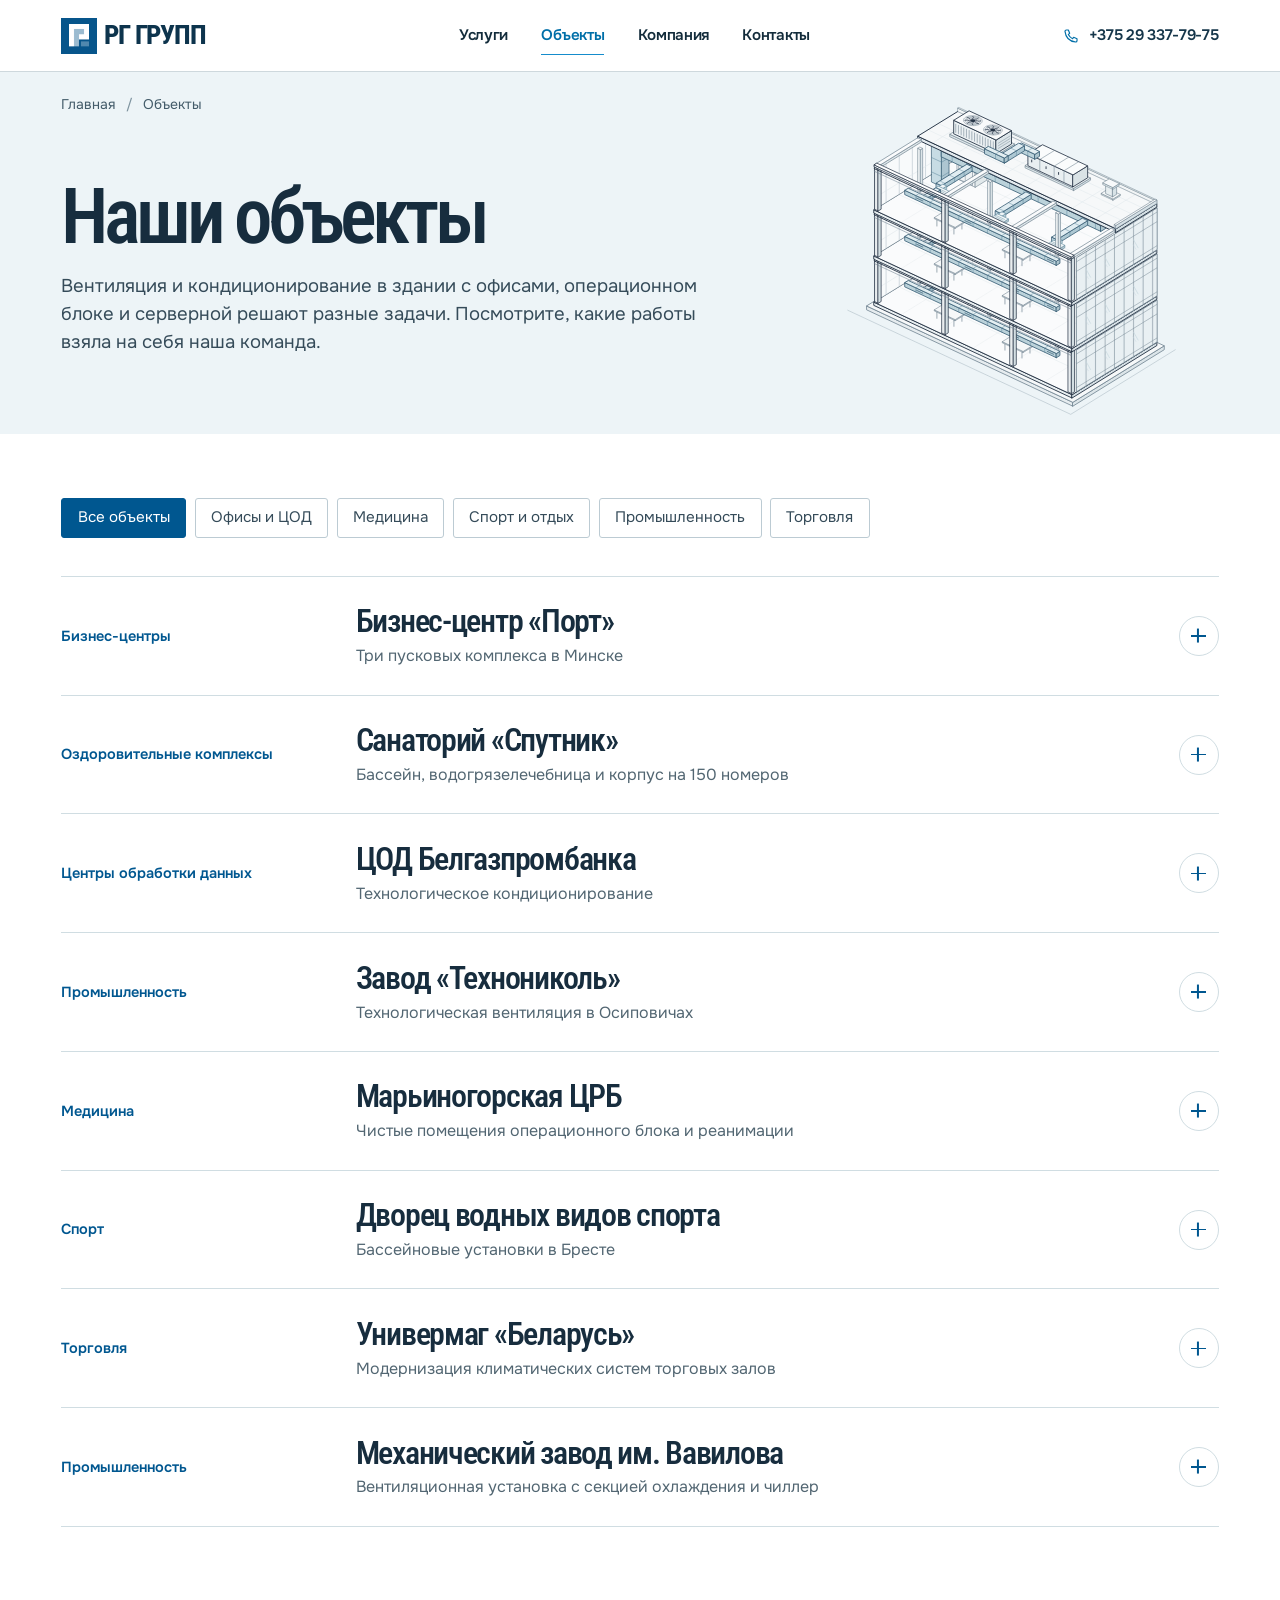
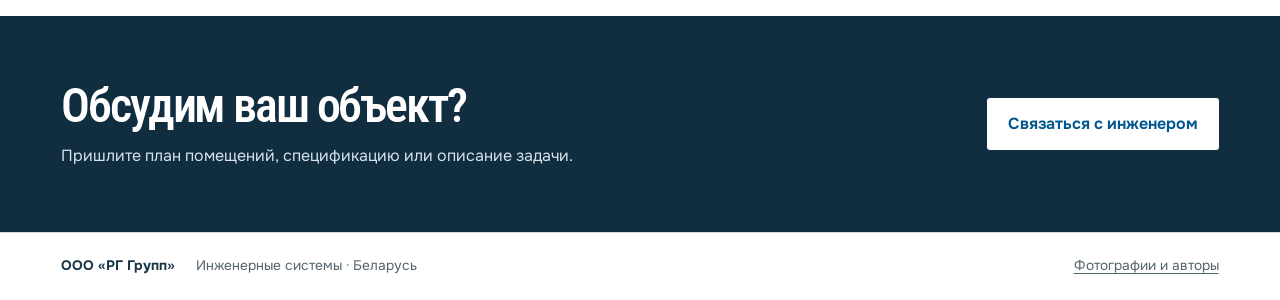
==== projects.html @ ef0fe1fe "Build the Belarusian RG Group website with engineering diagrams and project portfolio" ====
<!doctype html>
<html lang="ru">
<head>
  <meta charset="utf-8">
  <meta name="viewport" content="width=device-width, initial-scale=1">
  <title>Объекты в Беларуси — РГ Групп</title>
  <meta name="description" content="Проекты РГ Групп в Беларуси. Вентиляция, кондиционирование и пусконаладка на объектах торговли, производства, медицины и спорта.">
  <link rel="stylesheet" href="style.css">
  <link rel="stylesheet" href="pages.css">
  <script src="app.js" defer></script>
  <script src="pages.js" defer></script>
<link rel="icon" type="image/png" href="assets/favicon.png">
  <link rel="stylesheet" href="request.css">
  <script src="request.js" defer></script>
</head>
<body class="inner-page">
  <a class="skip-link" href="#main">Перейти к содержанию</a>
<header class="site-head">
  <div class="wrap head-row">
    <a class="brand" href="index.html" aria-label="РГ Групп — на главную"><span class="brand-icon"><img src="assets/brand-mark.png" alt="" width="30" height="34"></span><span class="brand-name">РГ ГРУПП</span></a>
    <nav class="site-nav" aria-label="Основная навигация" id="site-nav">
      <a href="services.html">Услуги</a><a href="projects.html" aria-current="page">Объекты</a><a href="index.html#company">Компания</a><a href="index.html#contact">Контакты</a>
    </nav>
    <a class="head-tel" href="tel:+375293377975"><svg viewBox="0 0 24 24" aria-hidden="true"><path d="M5 3h3l2 5-2 1.6a15 15 0 0 0 6.4 6.4l1.6-2 5 2v3a2 2 0 0 1-2 2C10 20 4 14 3 5a2 2 0 0 1 2-2Z"/></svg><span>+375 29 337-79-75</span></a>
    <button class="menu-toggle" type="button" aria-expanded="false" aria-controls="site-nav" aria-label="Открыть меню"><i></i><i></i></button>
  </div>
</header>

  <main id="main" class="inner-main">
    <div class="in-mast in-mast--projects">
      <div class="wrap in-mast__body">
        <nav class="in-crumb" aria-label="Хлебные крошки"><a href="index.html">Главная</a><span aria-hidden="true">/</span><span aria-current="page">Объекты</span></nav>
        <div class="in-mast__copy">
          <h1>Наши объекты</h1>
          <p>Вентиляция и кондиционирование в здании с офисами, операционном блоке и серверной решают разные задачи. Посмотрите, какие работы взяла на себя наша команда.</p>
        </div>
        <figure class="in-building"><img src="assets/building.svg" alt="Изометрическая схема здания с инженерными системами" width="520" height="320"></figure>
      </div>
    </div>
    <section class="wrap in-directory" id="project-list" aria-label="Каталог объектов">
      <div class="in-filters" aria-label="Фильтр по отрасли" role="group" hidden>
        <button type="button" data-sector="all" aria-pressed="true">Все объекты</button>
        <button type="button" data-sector="office" aria-pressed="false">Офисы и ЦОД</button>
        <button type="button" data-sector="health" aria-pressed="false">Медицина</button>
        <button type="button" data-sector="leisure" aria-pressed="false">Спорт и отдых</button>
        <button type="button" data-sector="industry" aria-pressed="false">Промышленность</button>
        <button type="button" data-sector="retail" aria-pressed="false">Торговля</button>
      </div>
      <p class="in-visually-hidden" id="filter-result" role="status"></p>
      <div class="in-project-list">
        <details class="in-project" id="port" data-project-sector="office">
          <summary><span class="in-sector">Бизнес-центры</span><span class="in-project__title"><strong>Бизнес-центр «Порт»</strong><span>Три пусковых комплекса в Минске</span></span><span class="in-expand" aria-hidden="true"></span></summary>
          <div class="in-project__detail"><p>В административном здании на улице Шафарнянской команда работала на трёх последовательных очередях строительства. Состав инженерных работ менялся от очереди к очереди.</p>
          <dl><div><dt>3-й пусковой комплекс</dt><dd>Монтаж систем вентиляции.</dd></div><div><dt>4-й и 5-й комплексы</dt><dd>Монтаж вентиляции и мультизонального кондиционирования.</dd></div><div><dt>Заказчик</dt><dd>ИЧП «А1 Девелопмент».</dd></div></dl><a class="in-text-link" href="services.html#cooling">Системы кондиционирования</a></div>
        </details>
        <details class="in-project" id="sputnik" data-project-sector="leisure">
          <summary><span class="in-sector">Оздоровительные комплексы</span><span class="in-project__title"><strong>Санаторий «Спутник»</strong><span>Бассейн, водогрязелечебница и корпус на 150 номеров</span></span><span class="in-expand" aria-hidden="true"></span></summary>
          <div class="in-project__detail"><p>В санатории работы охватывали лечебные и жилые помещения. В спальном корпусе наряду с номерами разместились концертный зал и спа-центр.</p>
          <figure class="in-case-photo"><img src="assets/sputnik-real.webp" alt="Корпус санатория «Спутник» в посёлке Нарочь" loading="lazy" decoding="async" width="880" height="480"><figcaption>Санаторий «Спутник», посёлок Нарочь. <a href="assets/photos.html">Об источнике фото</a></figcaption></figure>
          <dl><div><dt>Лечебные помещения</dt><dd>Вентиляция и кондиционирование водогрязелечебницы и бассейна.</dd></div><div><dt>Спальный корпус</dt><dd>Вентиляция и кондиционирование. В системе охлаждения применены чиллеры и фанкойлы.</dd></div></dl><a class="in-text-link" href="services.html#ventilation">Системы вентиляции</a></div>
        </details>
        <details class="in-project" id="data-center" data-project-sector="office">
          <summary><span class="in-sector">Центры обработки данных</span><span class="in-project__title"><strong>ЦОД Белгазпромбанка</strong><span>Технологическое кондиционирование</span></span><span class="in-expand" aria-hidden="true"></span></summary>
          <div class="in-project__detail"><p>Для центра обработки данных ОАО «Белгазпромбанк» РГ Групп поставила и смонтировала систему технологического кондиционирования. Обслуживание системы также вошло в состав работ компании.</p>
          <figure class="in-case-photo"><img src="assets/project-data.webp" alt="Главный офис Белгазпромбанка в Минске" loading="lazy" width="1040" height="650"><figcaption>Главный офис заказчика, Минск · <a href="assets/photos.html">Автор фото</a></figcaption></figure>
          <dl><div><dt>Назначение</dt><dd>Охлаждение помещений с вычислительным оборудованием.</dd></div><div><dt>Участие команды</dt><dd>Поставка оборудования, монтаж, техническое обслуживание.</dd></div></dl><a class="in-text-link" href="services.html#service">Техническое обслуживание</a></div>
        </details>
        <details class="in-project" id="tekhnonikol" data-project-sector="industry">
          <summary><span class="in-sector">Промышленность</span><span class="in-project__title"><strong>Завод «Технониколь»</strong><span>Технологическая вентиляция в Осиповичах</span></span><span class="in-expand" aria-hidden="true"></span></summary>
          <div class="in-project__detail"><p>На производственной площадке ИООО «Технониколь» в Осиповичах команда выполнила монтаж технологических систем вентиляции.</p>
          <dl><div><dt>Тип объекта</dt><dd>Промышленное предприятие.</dd></div><div><dt>Состав работ</dt><dd>Монтаж технологической вентиляции.</dd></div></dl><a class="in-text-link" href="services.html#installation">Монтаж оборудования</a></div>
        </details>
        <details class="in-project" id="hospital" data-project-sector="health">
          <summary><span class="in-sector">Медицина</span><span class="in-project__title"><strong>Марьиногорская ЦРБ</strong><span>Чистые помещения операционного блока и реанимации</span></span><span class="in-expand" aria-hidden="true"></span></summary>
          <div class="in-project__detail"><p>В рамках модернизации больницы РГ Групп участвовала в работах по чистым помещениям операционного блока и реанимации.</p>
          <dl><div><dt>Объект</dt><dd>Марьиногорская центральная районная больница.</dd></div><div><dt>Проект модернизации</dt><dd>Хирургическое и реанимационное отделения, операционный блок.</dd></div></dl><a class="in-text-link" href="services.html#ventilation">Системы вентиляции</a></div>
        </details>
        <details class="in-project" id="brest-pool" data-project-sector="leisure">
          <summary><span class="in-sector">Спорт</span><span class="in-project__title"><strong>Дворец водных видов спорта</strong><span>Бассейновые установки в Бресте</span></span><span class="in-expand" aria-hidden="true"></span></summary>
          <div class="in-project__detail"><p>На спортивном объекте в Бресте специалисты провели пусконаладку бассейновых установок с тепловыми насосами. Аналогичные работы команда выполняла в Малорите и Пружанах.</p>
          <figure class="in-case-photo"><img src="assets/brest-pool-real.webp" alt="Спортивный бассейн Дворца водных видов спорта в Бресте" loading="lazy" decoding="async" width="880" height="480"><figcaption>Спортивный бассейн, Брест. <a href="assets/photos.html">Об источнике фото</a></figcaption></figure>
          <dl><div><dt>Оборудование</dt><dd>Бассейновые установки с тепловыми насосами.</dd></div><div><dt>Этап</dt><dd>Пусконаладочные работы.</dd></div></dl><a class="in-text-link" href="services.html#commissioning">Пусконаладка</a></div>
        </details>
        <details class="in-project" id="univermag" data-project-sector="retail">
          <summary><span class="in-sector">Торговля</span><span class="in-project__title"><strong>Универмаг «Беларусь»</strong><span>Модернизация климатических систем торговых залов</span></span><span class="in-expand" aria-hidden="true"></span></summary>
          <div class="in-project__detail"><p>РГ Групп участвовала в модернизации систем кондиционирования и вентиляции торговых залов универмага «Беларусь».</p>
          <figure class="in-case-photo"><img src="assets/univermag-real.webp" alt="Фасад универмага «Беларусь» в Минске" loading="lazy" decoding="async" width="880" height="480"><figcaption>Универмаг «Беларусь», Минск. <a href="assets/photos.html">Об источнике фото</a></figcaption></figure>
          <dl><div><dt>Тип объекта</dt><dd>Торговые залы универмага.</dd></div><div><dt>Системы</dt><dd>Вентиляция и кондиционирование торговых помещений.</dd></div></dl><a class="in-text-link" href="services.html#cooling">Системы кондиционирования</a></div>
        </details>
        <details class="in-project" id="vavilov" data-project-sector="industry">
          <summary><span class="in-sector">Промышленность</span><span class="in-project__title"><strong>Механический завод им. Вавилова</strong><span>Вентиляционная установка с секцией охлаждения и чиллер</span></span><span class="in-expand" aria-hidden="true"></span></summary>
          <div class="in-project__detail"><p>На объекте ОАО «ММЗ им. Вавилова» специалисты смонтировали и наладили вентиляционную установку с секцией охлаждения, а также чиллер.</p>
          <dl><div><dt>Системы</dt><dd>Вентиляция и холодоснабжение.</dd></div><div><dt>Этапы</dt><dd>Монтаж и наладка оборудования.</dd></div></dl><a class="in-text-link" href="services.html#commissioning">Пусконаладка</a></div>
        </details>
      </div>
    </section>
    <aside class="in-contact-band">
      <div class="wrap in-band-inner"><div><h2>Обсудим ваш объект?</h2><p>Пришлите план помещений, спецификацию или описание задачи.</p></div><a class="in-cta" href="index.html#contact">Связаться с инженером</a></div>
    </aside>
  </main>
  <footer class="site-foot"><div class="wrap foot-row"><a class="foot-brand" href="index.html">ООО «РГ Групп»</a><span>Инженерные системы · Беларусь</span><a href="assets/photos.html">Фотографии и авторы</a></div></footer>

</body>
</html>
---- style.css ----
@font-face{font-family:Onest;src:url("assets/fonts/onest.woff2") format("woff2");font-style:normal;font-weight:100 900;font-display:swap}
@font-face{font-family:"Roboto Condensed";src:url("assets/fonts/condensed.woff2") format("woff2");font-style:normal;font-weight:100 900;font-display:swap}
:root{--body:Onest,Arial,sans-serif;--display:"Roboto Condensed","Arial Narrow",Arial,sans-serif;--ink:#132c3b;--blue:#006fa8;--bright:#158ccc;--pale:#eef5f7;--muted:#526574;--rule:#ced8dd;--pad:clamp(1.1rem,4.8vw,5rem)}
*{box-sizing:border-box}
html{scroll-padding-top:5.5rem}
body{margin:0;font-family:var(--body);font-size:1rem;line-height:1.5;color:var(--ink);background:#fff}
body.menu-open{overflow:hidden}
a{color:inherit}
img{display:block;max-width:100%}
button,input,textarea{font:inherit}
h1,h2,h3,p,figure{margin:0}
.wrap{width:100%;max-width:1440px;padding-inline:var(--pad);margin-inline:auto}
a:focus-visible,button:focus-visible{outline:3px solid #0993d3;outline-offset:4px}
.skip-link{position:fixed;z-index:100;top:0;left:10px;padding:.7rem 1rem;background:white;transform:translateY(-120%)}
.skip-link:focus{transform:none}
.site-head{background:#fff;border-bottom:1px solid var(--rule);position:sticky;top:0;z-index:10}
.head-row{height:4.45rem;display:flex;align-items:center;gap:clamp(1.4rem,4.4vw,5rem)}
.brand{display:inline-flex;align-items:center;gap:.48rem;text-decoration:none;flex-shrink:0}
.brand-icon{background:#07558b;width:2.2rem;height:2.25rem;display:grid;place-items:center}
.brand-icon img{width:1.25rem;height:1.45rem;object-fit:contain}
.brand-name{font:760 1.7rem/.9 var(--display);letter-spacing:-.045em;color:#0d344d}
.site-nav{display:flex;align-items:center;gap:clamp(1.3rem,2.6vw,2.85rem);margin:auto}
.site-nav a,.head-tel{display:flex;align-items:center;text-decoration:none;font-size:.95rem;font-weight:590;letter-spacing:-.02em}
.site-nav a{padding:.5rem 0;border-bottom:1.5px solid transparent}
.site-nav a:is(:hover,[aria-current="page"]){border-color:var(--bright);color:var(--blue)}
.head-tel{gap:.58rem;color:#15364a;white-space:nowrap}
.head-tel svg,.pano-place svg{width:1rem;height:1rem;stroke:currentColor;fill:none;stroke-width:1.75;stroke-linejoin:round;stroke-linecap:round}
.head-tel svg{color:var(--blue)}
.menu-toggle{display:none}
.hero-intro{padding-block:clamp(1.55rem,3.2vw,3.3rem) clamp(1.5rem,2.4vw,2.7rem)}
.intro-label,.section-label,.sector{font-size:.825rem;line-height:1.4;font-weight:660;letter-spacing:.08em;text-transform:uppercase}
.intro-label,.section-label{display:flex;align-items:center;gap:.66rem;color:#3f5b6b}
.stripe{display:inline-block;position:relative;width:1.44rem;height:.58rem;flex:none;background:repeating-linear-gradient(117deg,transparent 0 3.2px,#168ac6 3.2px 5.1px,transparent 5.1px 7.8px)}
.hero-type{display:flex;align-items:flex-end;justify-content:space-between;gap:1.1rem;margin-top:.72rem}
.hero-type h1{font:775 clamp(4.3rem,6.9vw,6.55rem)/.96 var(--display);letter-spacing:-.047em;text-transform:uppercase;white-space:nowrap;color:#112d40;margin-left:-.045em}
.hero-type h1 span{color:var(--bright)}
.hero-type>p{font-size:clamp(.96rem,1.23vw,1.15rem);line-height:1.37;flex-shrink:0;letter-spacing:-.017em;padding-bottom:.12rem;color:#3c5260}
.panorama{height:clamp(20rem,31.5vw,31rem);min-height:0;position:relative;background:#668b7d}
.panorama-img{height:100%;width:100%;object-fit:cover;object-position:50% 25%}
.panorama:after{position:absolute;content:"";inset:40% 0 0;pointer-events:none;background:linear-gradient(transparent,rgba(12,29,31,.38))}
.pano-controls{position:absolute;bottom:0;left:50%;transform:translateX(-50%);display:flex;align-items:flex-end;justify-content:space-between;z-index:1;pointer-events:none}
.pano-controls>*{pointer-events:auto}
.pano-place{color:white;display:inline-flex;gap:.42rem;align-items:center;font-size:.87rem;font-weight:480;line-height:1.3;margin:0 0 1.22rem;text-shadow:0 1px 5px #183737}
.primary{display:inline-flex;align-items:center;justify-content:center;border:0;text-decoration:none;background:#006ea6;color:white;padding:.92rem 1.5rem;font-size:1rem;font-weight:590;line-height:1.25;transition:background .17s}
.primary:hover{background:#005180}
.hero-button{font-size:1.07rem;padding:1.13rem 2.2rem}
.fact-strip{background:#eff4f5;border-bottom:1px solid #dbe4e6}
.fact-grid{display:grid;grid-template-columns:repeat(3,1fr);padding-block:1.05rem}
.fact-grid>div{display:flex;align-items:baseline;gap:.85rem;border-left:1px solid #c6d3d7;padding-left:clamp(1rem,4.25vw,4rem)}
.fact-grid>div:first-child{border:0;padding:0}
.fact-grid strong{font:665 clamp(1.85rem,2.8vw,2.6rem)/1 var(--display);letter-spacing:-.05em;white-space:nowrap}
.fact-grid strong span{color:var(--blue);font-weight:500}
.fact-grid>div>span{color:#415764;font-size:clamp(.84rem,1.14vw,1rem)}
.section-pad{padding-block:clamp(3.2rem,6.1vw,6.1rem)}
.section-head{display:flex;align-items:flex-end;justify-content:space-between;gap:1rem;margin-bottom:clamp(1.5rem,3vw,2.45rem)}
.section-label{margin-bottom:.68rem}
.home-directions h2,.project-showcase h2,.about-home h2,.contact-section h2{font:680 clamp(2.45rem,4.35vw,4rem)/.98 var(--display);letter-spacing:-.038em}
.line-link{display:inline-block;align-self:flex-end;width:fit-content;color:#00628e;text-decoration:none;border-bottom:1px solid #83acbc;font-size:1rem;font-weight:610;line-height:1.3;padding-bottom:.19rem}
.line-link:hover{border-color:var(--blue);color:#003d5e}
.engineering-grid{display:grid;grid-template-columns:repeat(3,1fr);gap:clamp(.8rem,2.1vw,2rem)}
.eng-card{text-decoration:none;display:flex;flex-direction:column;min-width:0;border-top:2px solid #b5cbd5}
.tech-figure,.blueprint{background-color:#f0f5f7;background-image:linear-gradient(90deg,#617f8c0c 1px,transparent 1px),linear-gradient(#617f8c0c 1px,transparent 1px);background-size:24px 24px;overflow:hidden}
.tech-figure{aspect-ratio:1.88;display:grid;place-items:center}
.tech-figure img{width:86%;height:91%;object-fit:contain;transition:transform .25s}
.eng-card:hover .tech-figure img{transform:translateY(-2px) scale(1.04)}
.eng-copy{padding-top:1.04rem}
.eng-copy h3,.project-card h3{font:665 clamp(1.7rem,2.65vw,2.4rem)/1.03 var(--display);letter-spacing:-.03em}
.eng-copy p,.project-card p{font-size:1rem;line-height:1.48;margin-top:.46rem;color:var(--muted);max-width:34ch}
.more-services{display:flex;gap:.6rem 1.7rem;align-items:baseline;border-top:1px solid var(--rule);margin-top:2rem;padding-top:1.05rem;flex-wrap:wrap}
.more-services span{font-size:.9rem;color:var(--muted);margin-right:.3rem}
.more-services a{font-weight:580;font-size:1rem;text-underline-offset:.25em;text-decoration-color:#a9c1cb}
.project-showcase{background:#f6f8f8}
.featured-project{display:grid;grid-template-columns:1.1fr 1fr;min-height:22rem}
.blueprint{position:relative;display:grid;place-items:center;background-color:#e5eef1}
.blueprint img{width:80%;height:clamp(17rem,30vw,30rem);max-height:93%;object-fit:contain;padding:1.1rem}
.blueprint>span{position:absolute;left:1rem;bottom:.68rem;color:#4b616d;font-size:.81rem}
.featured-copy{background:#183a4d;color:#fff;display:flex;flex-direction:column;align-items:flex-start;justify-content:center;padding:clamp(1.5rem,4.6vw,5rem)}
.sector{color:#3b657c;letter-spacing:.05em;font-size:.8rem}
.featured-copy .sector{color:#a8d5e9}
.featured-copy h3{font:665 clamp(2.8rem,4.8vw,4.5rem)/.99 var(--display);letter-spacing:-.035em;margin:.8rem 0 1rem}
.featured-copy>p:not(.sector){max-width:38ch;font-size:1rem;line-height:1.6;color:#e2ebee}
.featured-copy .line-link{margin-top:1.5rem;align-self:flex-start;color:white}
.project-pair{display:grid;grid-template-columns:1fr 1fr;gap:clamp(1rem,2.2vw,2.4rem);margin-top:clamp(1.5rem,3.8vw,3.6rem)}
.project-card{text-decoration:none;display:block}
.project-photo{aspect-ratio:2.2;overflow:hidden;margin-bottom:1rem;background:#dae4e7}
.project-photo img{width:100%;height:100%;object-fit:cover;transition:transform .35s}
.project-card:hover img{transform:scale(1.03)}
.project-card h3{margin-top:.35rem}
.project-card p{max-width:50ch}
.about-layout{display:grid;grid-template-columns:.88fr 1.12fr;gap:clamp(2rem,6.5vw,7rem);align-items:center}
.about-home h2{margin-bottom:1.35rem}
.about-home p{color:var(--muted);margin-bottom:.7rem;max-width:48ch}
.about-home .line-link{margin-top:.65rem}
.team-picture img{aspect-ratio:1.7;object-fit:cover;width:100%}
.team-picture figcaption{font-size:.81rem;color:#53636c;margin-top:.45rem}
.contact-section{background:#102f43;color:white;padding-block:clamp(2.6rem,5vw,5rem)}
.contact-layout{display:grid;grid-template-columns:1.2fr .8fr;align-items:center;gap:2rem}
.contact-section .section-label{color:#b4d3e2}
.contact-section h2{margin-bottom:.8rem}
.contact-section p{color:#d3e1e7;max-width:44ch}
.contact-action{margin-top:1.3rem;background:#fff;color:#15364c}
.contact-action:hover{background:#cfe4ee}
.contact-layout address{border-left:1px solid #537184;padding-left:clamp(1.3rem,4vw,4rem);display:flex;flex-direction:column;gap:.4rem;font-style:normal}
.contact-layout address a{text-decoration:none;font:560 clamp(1.25rem,2.2vw,2rem)/1.23 var(--body);letter-spacing:-.04em}
.contact-layout address a:hover{text-decoration:underline}
.contact-layout address span{margin-top:.5rem;color:#c2d6df}
.site-foot{border-top:1px solid var(--rule);background:white}
.foot-row{display:flex;gap:1.3rem;align-items:center;flex-wrap:wrap;padding-block:1.45rem;color:#51636c;font-size:.86rem}
.foot-brand{text-decoration:none;font-weight:700;color:#193747}
.foot-row>a:last-child{margin-left:auto;text-underline-offset:.2em}
@media(min-width:1500px){.panorama{height:32rem}}
@media(max-width:960px){.head-row{gap:1rem}.site-nav{gap:1.25rem}.hero-type h1{font-size:clamp(3.3rem,7vw,4.7rem)}.hero-type>p{font-size:.93rem}.fact-grid>div{gap:.48rem;padding-left:1rem}}
@media(min-width:741px) and (max-width:1000px){
 .hero-type{align-items:flex-start;flex-direction:column;gap:.5rem}.hero-type h1{font-size:clamp(3.6rem,8.2vw,5.15rem)}.hero-type>p{font-size:1rem;flex-shrink:1;max-width:56ch}.desktop-break{display:none}
}
@media(max-width:740px){
 html{scroll-padding-top:4.8rem}.head-row{height:3.75rem;gap:1.05rem}.brand-name{font-size:1.43rem}.brand-icon{width:1.79rem;height:1.88rem}.brand-icon img{width:1.05rem;height:1.3rem}.head-tel{margin-left:auto;font-size:.84rem;gap:.32rem}.head-tel svg{width:.87rem}
 .js .menu-toggle{display:flex;align-items:center;justify-content:center;flex-direction:column;gap:5px;width:2.1rem;height:2.5rem;flex-shrink:0;background:none;border:none;padding:0;cursor:pointer}.menu-toggle i{width:24px;height:2px;background:var(--ink)}.menu-toggle[aria-expanded=true] i:first-child{transform:translateY(3.5px) rotate(45deg)}.menu-toggle[aria-expanded=true] i:last-child{transform:translateY(-3.5px) rotate(-45deg)}
 .site-nav{background:white;gap:.15rem;flex-wrap:wrap}.js .site-nav{display:none}.js .site-nav.open{display:flex;position:absolute;top:100%;left:0;right:0;box-shadow:0 14px 18px -17px #122a39;flex-direction:column;align-items:stretch;padding:.7rem var(--pad) 1rem;border-block:1px solid var(--rule)}.site-nav a{padding:.65rem 0}.site-nav a[aria-current=page]{border:0}
 html:not(.js) .head-row{height:auto;min-height:4rem;flex-wrap:wrap;padding-block:.55rem}html:not(.js) .site-nav{order:5;width:100%;gap:1rem}
 .hero-type{display:block;margin-top:.65rem}.hero-type h1{font-size:clamp(1.7rem,8.62vw,3.85rem)}.hero-type>p{max-width:47ch;margin-top:.68rem;font-size:1rem;line-height:1.45}.desktop-break{display:none}.intro-label,.section-label{font-size:.76rem}
 .hero-intro{padding-block:1.45rem 1.35rem}.panorama{height:clamp(16rem,52vw,20rem)}.panorama-img{object-position:58% center}.pano-controls{gap:.6rem;align-items:flex-end}.pano-place{min-width:0;font-size:.75rem;line-height:1.25;max-width:11rem;margin:0 0 .82rem}.pano-place svg{flex-shrink:0}.hero-button{padding:.9rem 1.05rem;font-size:.94rem;white-space:nowrap;flex-shrink:0}
 .fact-grid{padding-block:.82rem}.fact-grid>div{flex-direction:column;gap:.32rem;align-items:flex-start;padding:0 .5rem 0 .8rem}.fact-grid strong{font-size:1.85rem}.fact-grid>div>span{font-size:.78rem;line-height:1.27}.fact-grid>div:last-child{padding-right:0}
 .section-head{align-items:flex-end;gap:.65rem}.section-head .line-link{white-space:nowrap;font-size:.88rem}.engineering-grid{grid-template-columns:1fr;gap:0}.eng-card{display:grid;grid-template-columns:40% minmax(0,1fr);align-items:center;gap:1.05rem;border-top:1px solid var(--rule);padding:.82rem 0}.eng-card:last-child{border-bottom:1px solid var(--rule)}.tech-figure{aspect-ratio:1.55}.tech-figure img{width:97%}.eng-copy{padding:0}.eng-copy h3{font-size:clamp(1.48rem,4.8vw,2rem)}.eng-copy p{margin-top:.35rem;font-size:.91rem;line-height:1.37}.more-services{margin-top:.8rem;border:0;gap:.45rem 1rem;padding-top:.4rem}.more-services span{width:100%}.more-services a{font-size:.92rem}
 .featured-project{grid-template-columns:1fr}.blueprint img{height:clamp(15.3rem,57vw,21rem)}.blueprint>span{font-size:.73rem}.featured-copy{padding:1.6rem}.featured-copy h3 br{display:none}.featured-copy h3{font-size:2.65rem}.project-photo{aspect-ratio:1.7}.project-pair{grid-template-columns:1fr;gap:1.8rem}.project-card h3{font-size:1.85rem}.about-layout{grid-template-columns:1fr;gap:1.6rem}.about-home h2 br{display:none}.contact-layout{grid-template-columns:1fr;gap:1.8rem}.contact-layout address{padding:1.25rem 0 0;border:0;border-top:1px solid #537184}.foot-row{gap:.55rem 1rem}.foot-row>span{display:none}
}
@media(max-width:360px){.head-tel span{font-size:.78rem}.head-row{gap:.6rem}.pano-place{max-width:9.4rem}.eng-card{gap:.72rem}.hero-type h1{font-size:8vw}}
@media(prefers-reduced-motion:reduce){*,*::before,*::after{scroll-behavior:auto!important;transition:none!important;animation:none!important}}
---- pages.css ----
.inner-main {
  --in-ink: #172d3e;
  --in-text: #354b59;
  --in-blue: #005790;
  --in-rule: #d0dde2;
  color: var(--in-ink);
  font-family: var(--body, Arial), sans-serif;
  background: #fff;
  font-size: 1rem;
  line-height: 1.5;
}
.inner-main a { text-underline-offset: .2em; }
.inner-main :is(button, a, summary):focus-visible { outline: 3px solid #1285aa; outline-offset: 3px; }
.inner-main [hidden] { display: none !important; }
.in-mast { overflow: hidden; background: #edf4f7; }
.in-mast__body { position: relative; padding-top: 1.35rem; padding-bottom: clamp(2.4rem, 6vw, 5rem); }
.in-crumb { display: flex; gap: .65rem; align-items: center; font-size: .875rem; color: #435b69; }
.in-crumb a { color: inherit; text-decoration: none; }
.in-crumb a:hover { text-decoration: underline; }
.in-crumb [aria-hidden] { color: #7e939f; }
.in-mast__copy { position: relative; z-index: 1; padding-top: clamp(1.8rem, 5vw, 4.5rem); }
.in-mast h1 {
  margin: 0; color: var(--in-ink); font-size: clamp(2.6rem, 6vw, 5.6rem);
  font-weight: 550; line-height: 1; letter-spacing: -.06em;
}
.in-mast__copy p { max-width: 43rem; margin: 1.1rem 0 0; color: var(--in-text); font-size: clamp(1.04rem, 1.45vw, 1.3rem); line-height: 1.5; }
.in-mast--projects .in-mast__copy { max-width: 58%; }
.in-building { margin: 0; position: absolute; width: 36%; right: 3%; bottom: 3%; height: 90%; }
.in-building img { width: 100%; height: 100%; object-fit: contain; }
.in-directory { padding-top: clamp(2.25rem, 5vw, 4.5rem); padding-bottom: clamp(3rem, 7vw, 6rem); }
.in-filters { display: flex; flex-wrap: wrap; gap: .45rem .55rem; margin: 0 0 2.4rem; }
.in-filters button {
  background: #fff; border: 1px solid #bccbd3; border-radius: 3px; color: var(--in-text); padding: .55rem .95rem;
  font: inherit; font-size: .95rem; line-height: 1.35; cursor: pointer; transition: background .15s, color .15s, border-color .15s;
}
.in-filters button:hover { background: #edf4f7; border-color: #89adbd; }
.in-filters button[aria-pressed="true"] { background: var(--in-blue); border-color: var(--in-blue); color: #fff; }
.in-visually-hidden { position: absolute; clip-path: inset(50%); height: 1px; width: 1px; overflow: hidden; white-space: nowrap; }
.in-project { border-top: 1px solid var(--in-rule); scroll-margin-top: 7.5rem; }
.in-project:last-child { border-bottom: 1px solid var(--in-rule); }
.in-project summary {
  display: grid; grid-template-columns: minmax(10rem, 1fr) minmax(0, 3fr) 2.75rem; gap: 2rem;
  align-items: center; padding: 1.65rem 0; cursor: pointer; list-style: none;
}
.in-project summary::-webkit-details-marker { display: none; }
.in-project summary::marker { content: ''; }
.in-sector { font-size: .91rem; line-height: 1.4; color: var(--in-blue); font-weight: 600; }
.in-project__title { display: grid; gap: .3rem; }
.in-project__title strong { color: var(--in-ink); font-size: clamp(1.35rem, 2.5vw, 2.25rem); line-height: 1.13; font-weight: 550; letter-spacing: -.04em; }
.in-project__title > span { color: #526672; }
.in-expand {
  display: grid; place-items: center; width: 2.5rem; height: 2.5rem; justify-self: end; border: 1px solid var(--in-rule);
  border-radius: 50%; color: var(--in-blue); transition: background .15s, color .15s, border-color .15s;
}
.in-expand::before, .in-expand::after { content: ''; width: .9rem; height: 1.5px; background: currentColor; grid-area: 1/1; }
.in-expand::after { transform: rotate(90deg); }
.in-project[open] .in-expand::after { display: none; }
.in-project[open] .in-expand, .in-project summary:hover .in-expand { color: #fff; background: var(--in-blue); border-color: var(--in-blue); }
.in-project__detail { display: grid; gap: 1.15rem; padding: 0 0 2rem max(0rem, calc((100% - 6.75rem)/4 + 2rem)); max-width: 100%; }
.in-project__detail > p { max-width: 48rem; margin: 0; line-height: 1.65; color: var(--in-text); }
.in-project__detail dl, .in-service__facts {
  display: grid; grid-template-columns: repeat(auto-fit, minmax(min(100%, 11rem), 1fr));
  gap: 1.15rem 1.75rem; margin: 0; padding: 1.25rem 1.4rem; background: #f3f7f8;
}
.in-case-photo { margin: 0; max-width: 48rem; overflow: hidden; background: #eaf1f5; }
.in-case-photo figcaption { padding: .48rem .75rem; font-size: .85rem; color: #465d6a; }
.in-case-photo figcaption a { color: var(--in-blue); }
.in-case-photo img { width: 100%; height: auto; max-height: 25rem; aspect-ratio: 2.15; display: block; object-fit: cover; }
.in-project__detail dt, .in-service__facts dt { margin: 0 0 .3rem; font-size: .9rem; color: var(--in-blue); font-weight: 600; }
.in-project__detail dd, .in-service__facts dd { margin: 0; }
.in-text-link { width: fit-content; color: var(--in-blue); font-weight: 600; text-decoration: underline; text-decoration-color: #91b8cb; }
.in-text-link:hover { text-decoration-color: currentColor; }
.in-contact-band { background: #112d40; color: #fff; }
.in-band-inner { display: flex; justify-content: space-between; align-items: center; gap: 2rem; padding-top: clamp(2.5rem, 5vw, 4.75rem); padding-bottom: clamp(2.5rem, 5vw, 4.75rem); }
.in-band-inner h2 { color: #fff; margin: 0; font-size: clamp(1.9rem, 3.75vw, 3.3rem); line-height: 1.1; font-weight: 550; letter-spacing: -.045em; }
.in-band-inner p { color: #d6e3ea; margin: .65rem 0 0; }
.in-cta { background: #fff; color: var(--in-blue); padding: .85rem 1.3rem; border-radius: 3px; font-weight: 650; text-decoration: none; text-align: center; flex: none; }
.in-cta:hover { background: #daf1f8; }
.in-service-layout { display: grid; grid-template-columns: minmax(10rem, .75fr) minmax(0, 2.8fr); gap: clamp(2rem, 5vw, 5rem); align-items: start; padding-top: clamp(2.5rem, 6vw, 5rem); padding-bottom: clamp(3rem, 7vw, 6rem); }
.in-service-nav { display: grid; position: sticky; top: 6.5rem; align-self: start; border-top: 2px solid var(--in-blue); }
.in-service-nav strong { margin: .8rem 0; font-weight: 650; }
.in-service-nav a { padding: .57rem 0; color: var(--in-text); border-top: 1px solid var(--in-rule); text-decoration: none; line-height: 1.35; }
.in-service-nav a:hover { color: var(--in-blue); text-decoration: underline; }
.in-services { min-width: 0; }
.in-service { scroll-margin-top: 7.5rem; padding: 2.6rem 0; border-top: 1px solid var(--in-rule); }
.in-service:first-child { padding-top: 0; border-top: 0; }
.in-service:last-child { padding-bottom: 0; }
.in-service h2 { color: var(--in-ink); margin: 0; font-size: clamp(1.9rem, 3.4vw, 3.15rem); font-weight: 550; line-height: 1.05; letter-spacing: -.055em; }
.in-service p { color: var(--in-text); margin: .9rem 0 0; line-height: 1.65; max-width: 48rem; }
.in-service__top { display: grid; grid-template-columns: minmax(0, 1.7fr) minmax(10rem, 1fr); gap: 1.5rem; align-items: center; }
.in-service__top figure { margin: 0; }
.in-service__top img { display: block; width: 100%; height: auto; max-height: 12rem; object-fit: contain; }
.in-service__facts { margin: 1.25rem 0 0; }
.in-service > .in-text-link { display: inline-block; margin-top: 1rem; }
@media (max-width: 800px) {
  .in-project summary { grid-template-columns: minmax(6.5rem, 1fr) minmax(0, 3fr) 2.3rem; gap: 1rem; }
  .in-project__detail { padding-left: 0; }
  .in-service-layout { display: block; }
  .in-service-nav { position: static; display: flex; flex-wrap: wrap; gap: .4rem 1.15rem; border: 0; margin-bottom: 2.5rem; }
  .in-service-nav strong { flex: 0 0 100%; margin: 0; }
  .in-service-nav a { padding: .28rem 0; border: 0; text-decoration: underline; color: var(--in-blue); }
  .in-mast--projects .in-mast__copy { max-width: 65%; }
  .in-building { right: 0; width: 31%; }
}
@media (max-width: 580px) {
  .in-mast h1 { font-size: clamp(2.4rem, 10vw, 3.6rem); }
  .in-mast--projects .in-mast__copy { max-width: none; }
  .in-building { position: static; width: 100%; max-width: 19rem; height: 10rem; margin: .65rem auto -1.6rem; }
  .in-filters { gap: .5rem; margin-bottom: 1.6rem; }
  .in-filters button { padding: .48rem .65rem; }
  .in-project summary { grid-template-columns: minmax(0, 1fr) 2.2rem; padding: 1.1rem 0; gap: .32rem 1rem; }
  .in-project .in-sector { grid-area: 1/1; }
  .in-project .in-project__title { grid-area: 2/1; }
  .in-project .in-expand { grid-area: 1/2/3/3; width: 2.2rem; height: 2.2rem; }
  .in-project__detail dl, .in-service__facts { grid-template-columns: 1fr; padding: 1rem; }
  .in-service__top { display: block; }
  .in-service__top img { max-height: 9.75rem; margin: 1rem auto 0; }
  .in-band-inner { flex-direction: column; align-items: flex-start; gap: 1.3rem; }
}

.inner-main :is(h1, h2, .in-project__title strong) { font-family: var(--display, Arial), sans-serif; }
---- request.css ----
html.rg-request-open { overflow: hidden; }
.rg-request {
  box-sizing: border-box; width: min(35rem, calc(100% - 1.5rem)); max-width: none;
  max-height: calc(100vh - 1.5rem); max-height: calc(100dvh - 1.5rem);
  padding: 0; margin: auto; overflow: auto; overscroll-behavior: contain;
  border: 1px solid #bdced7; border-radius: 8px; background: #fff;
  color: var(--ink, #172d3e); box-shadow: 0 20px 80px #10223138;
  font-family: var(--body, Arial), sans-serif; text-align: left; letter-spacing: normal; line-height: 1.4;
}
.rg-request:not([open]), .rg-request [hidden], .rg-request__status:empty { display: none !important; }
.rg-request::backdrop { background: rgb(11 27 41 / 65%); }
.rg-request *, .rg-request *::before, .rg-request *::after { box-sizing: border-box; }
.rg-request__inner { position: relative; padding: clamp(1.25rem, 3vw, 2.15rem); }
.rg-request h2 {
  margin: 0; padding-right: 2.2rem; font: 650 clamp(1.7rem, 4vw, 2.35rem)/1.05 var(--display, Arial), sans-serif;
  color: var(--ink, #172d3e); letter-spacing: -.04em; text-align: left; text-transform: none;
}
.rg-request h2:focus { outline: none; }
.rg-request__intro, .rg-request__hint { font-size: .95rem; color: #425a67; }
.rg-request__intro { margin: .75rem 0 1.3rem; }
.rg-request a { color: #005b85; text-underline-offset: .15em; }
.rg-request__form { display: grid; grid-template-columns: minmax(0, 1fr); gap: .4rem; margin: 0; }
.rg-request__label { display: block; margin-top: .5rem; font-weight: 650; font-size: 1rem; color: var(--ink, #172d3e); }
.rg-request__label:first-child { margin-top: 0; }
.rg-request__label span { margin-left: .25rem; font-size: .84rem; color: #526672; font-weight: 400; }
.rg-request :is(textarea,input) { display: block; width: 100%; min-width: 0; margin: 0; font: inherit; color: var(--ink, #172d3e); }
.rg-request textarea, .rg-request input[type="text"] {
  border: 1px solid #a0b4bf; border-radius: 3px; background: #fff; padding: .65rem .75rem;
}
.rg-request textarea { resize: vertical; min-height: 4.8rem; }
.rg-request textarea::placeholder, .rg-request input::placeholder { color: #61757e; opacity: 1; }
.rg-request__file-row { display: flex; align-items: center; gap: .65rem; }
.rg-request input[type="file"] { font-size: .91rem; overflow: hidden; text-overflow: ellipsis; }
.rg-request input[type="file"]::file-selector-button {
  margin: 0 .55rem 0 0; border: 1px solid #a0b4bf; border-radius: 3px; background: #f2f6f8;
  padding: .6rem .72rem; color: var(--ink, #172d3e); font: inherit; cursor: pointer;
}
.rg-request__hint { margin: .25rem 0 .35rem; font-size: .87rem; line-height: 1.45; }
.rg-request__actions { display: flex; flex-wrap: wrap; align-items: center; gap: .4rem 1rem; }
.rg-request button { cursor: pointer; }
.rg-request__primary {
  border: 1px solid transparent; border-radius: 3px; padding: .78rem 1.12rem;
  color: white; background: var(--blue, #006aaa); font: 650 1rem/1.3 var(--body, Arial), sans-serif;
}
.rg-request__primary:hover { background: #075885; }
.rg-request__primary:disabled { opacity: .62; cursor: progress; }
.rg-request__text {
  padding: .55rem 0; border: none; background: transparent; color: #075b84; font: 550 .9rem/1.35 var(--body, Arial), sans-serif;
  text-decoration: underline; text-underline-offset: .2em;
}
.rg-request__close {
  position: absolute; display: grid; place-items: center; top: .75rem; right: .8rem;
  width: 2.65rem; height: 2.65rem; border: 0; border-radius: 50%; padding: 0; background: transparent;
  color: var(--ink, #172d3e); font: 400 1.9rem/1 Arial, sans-serif;
}
.rg-request__close:hover { background: #edf3f6; }
.rg-request :is(a, button, textarea, input):focus-visible { outline: 3px solid #1680ad; outline-offset: 2px; }
.rg-request__error, .rg-request__status { margin: .2rem 0 0; font-size: .9rem; }
.rg-request__error { color: #972b29; }
.rg-request__status { color: #315969; }
@media (max-width: 26rem) {
  .rg-request__inner { padding: 1.15rem; }
  .rg-request__actions { gap: .2rem .75rem; }
  .rg-request__primary { padding-inline: .85rem; }
}
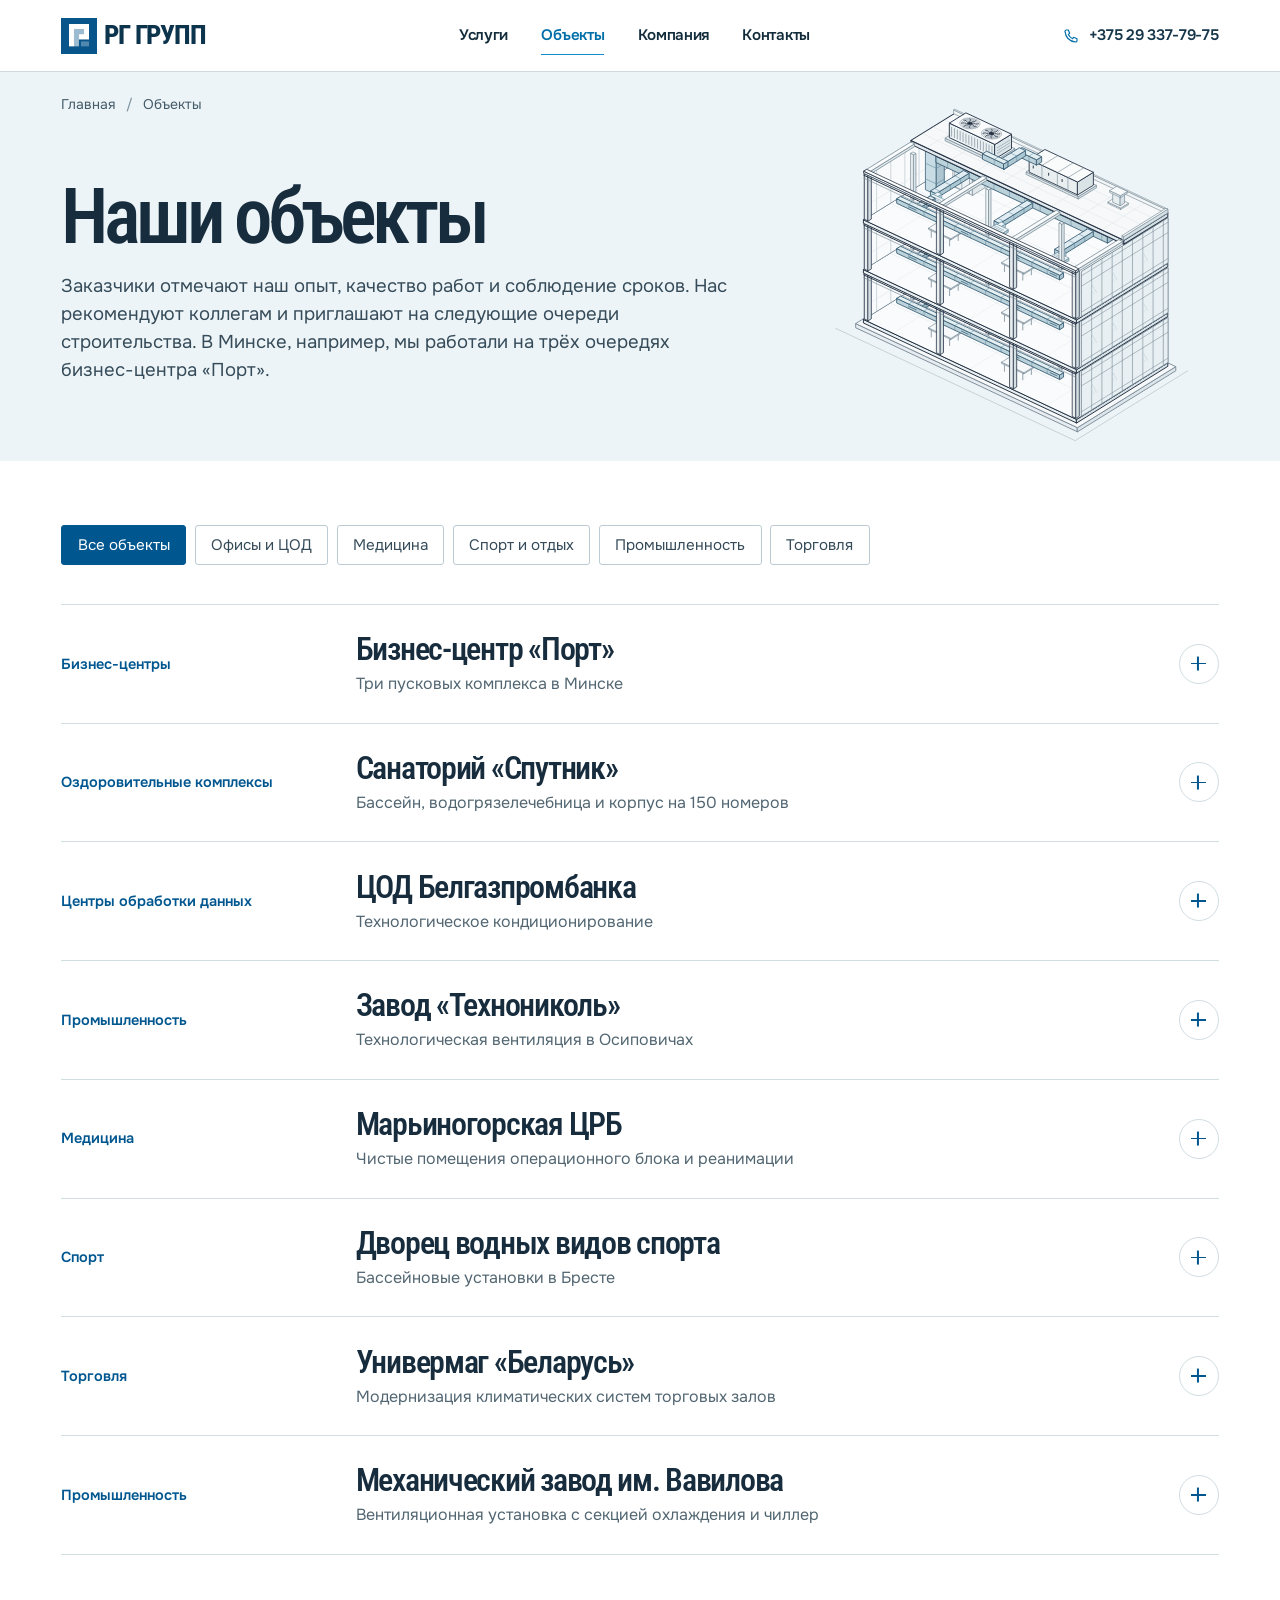
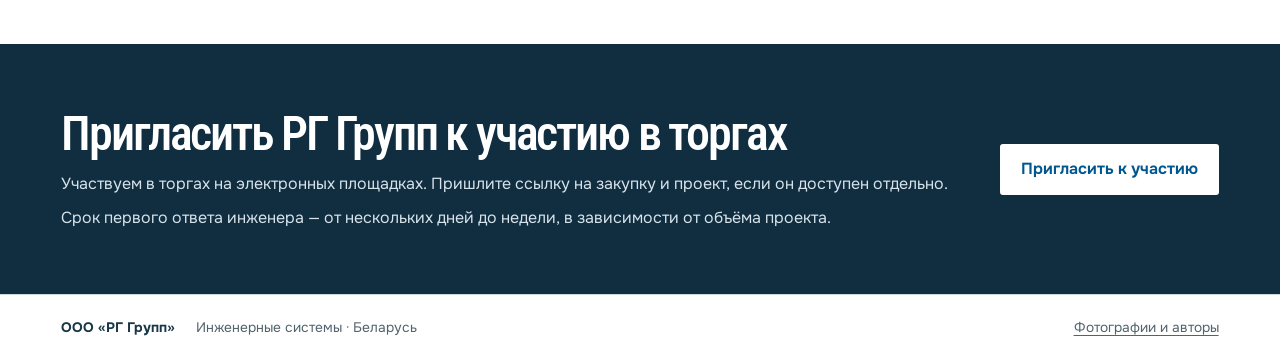
==== commit e9aed723: "Уточнить предложение для крупных объектов, расчёт по проекту и участие в торгах" ====
--- a/projects.html
+++ b/projects.html
@@ -32,7 +32,7 @@
         <nav class="in-crumb" aria-label="Хлебные крошки"><a href="index.html">Главная</a><span aria-hidden="true">/</span><span aria-current="page">Объекты</span></nav>
         <div class="in-mast__copy">
           <h1>Наши объекты</h1>
-          <p>Вентиляция и кондиционирование в здании с офисами, операционном блоке и серверной решают разные задачи. Посмотрите, какие работы взяла на себя наша команда.</p>
+          <p>Заказчики отмечают наш опыт, качество работ и соблюдение сроков. Нас рекомендуют коллегам и приглашают на следующие очереди строительства. В Минске, например, мы работали на трёх очередях бизнес-центра «Порт».</p>
         </div>
         <figure class="in-building"><img src="assets/building.svg" alt="Изометрическая схема здания с инженерными системами" width="520" height="320"></figure>
       </div>
@@ -50,7 +50,7 @@
       <div class="in-project-list">
         <details class="in-project" id="port" data-project-sector="office">
           <summary><span class="in-sector">Бизнес-центры</span><span class="in-project__title"><strong>Бизнес-центр «Порт»</strong><span>Три пусковых комплекса в Минске</span></span><span class="in-expand" aria-hidden="true"></span></summary>
-          <div class="in-project__detail"><p>В административном здании на улице Шафарнянской команда работала на трёх последовательных очередях строительства. Состав инженерных работ менялся от очереди к очереди.</p>
+          <div class="in-project__detail"><p>В бизнес-центре на улице Шафарнянской мы начали с монтажа вентиляции на третьей очереди. Продолжили работу на двух следующих, где заказчику потребовалось ещё и кондиционирование офисов.</p>
           <dl><div><dt>3-й пусковой комплекс</dt><dd>Монтаж систем вентиляции.</dd></div><div><dt>4-й и 5-й комплексы</dt><dd>Монтаж вентиляции и мультизонального кондиционирования.</dd></div><div><dt>Заказчик</dt><dd>ИЧП «А1 Девелопмент».</dd></div></dl><a class="in-text-link" href="services.html#cooling">Системы кондиционирования</a></div>
         </details>
         <details class="in-project" id="sputnik" data-project-sector="leisure">
@@ -95,7 +95,7 @@
       </div>
     </section>
     <aside class="in-contact-band">
-      <div class="wrap in-band-inner"><div><h2>Обсудим ваш объект?</h2><p>Пришлите план помещений, спецификацию или описание задачи.</p></div><a class="in-cta" href="index.html#contact">Связаться с инженером</a></div>
+      <div class="wrap in-band-inner"><div><h2>Пригласить РГ Групп к участию в торгах</h2><p>Участвуем в торгах на электронных площадках. Пришлите ссылку на закупку и проект, если он доступен отдельно.</p><p id="request-response">Срок первого ответа инженера — от нескольких дней до недели, в зависимости от объёма проекта.</p></div><a class="in-cta" href="mailto:info@rggroup.by?subject=Приглашение%20к%20участию%20в%20торгах" data-request="tender" aria-describedby="request-response">Пригласить к участию</a></div>
     </aside>
   </main>
   <footer class="site-foot"><div class="wrap foot-row"><a class="foot-brand" href="index.html">ООО «РГ Групп»</a><span>Инженерные системы · Беларусь</span><a href="assets/photos.html">Фотографии и авторы</a></div></footer>
--- a/style.css
+++ b/style.css
@@ -31,10 +31,22 @@
 .intro-label,.section-label,.sector{font-size:.825rem;line-height:1.4;font-weight:660;letter-spacing:.08em;text-transform:uppercase}
 .intro-label,.section-label{display:flex;align-items:center;gap:.66rem;color:#3f5b6b}
 .stripe{display:inline-block;position:relative;width:1.44rem;height:.58rem;flex:none;background:repeating-linear-gradient(117deg,transparent 0 3.2px,#168ac6 3.2px 5.1px,transparent 5.1px 7.8px)}
-.hero-type{display:flex;align-items:flex-end;justify-content:space-between;gap:1.1rem;margin-top:.72rem}
-.hero-type h1{font:775 clamp(4.3rem,6.9vw,6.55rem)/.96 var(--display);letter-spacing:-.047em;text-transform:uppercase;white-space:nowrap;color:#112d40;margin-left:-.045em}
-.hero-type h1 span{color:var(--bright)}
-.hero-type>p{font-size:clamp(.96rem,1.23vw,1.15rem);line-height:1.37;flex-shrink:0;letter-spacing:-.017em;padding-bottom:.12rem;color:#3c5260}
+.hero-offer {
+  display: grid;
+  grid-template-columns: minmax(0, 1.65fr) minmax(16rem, 1fr);
+  align-items: end;
+  gap: clamp(1.5rem, 4.2vw, 4rem);
+  margin-top: .65rem;
+}
+.hero-offer h1 {
+  margin-left: -.035em;
+  font: 760 clamp(2.9rem, 5.5vw, 5rem)/.98 var(--display);
+  letter-spacing: -.045em;
+  text-transform: uppercase;
+}
+.hero-scope { margin-top: .9rem; max-width: 59ch; color: #3c5260; font-size: clamp(1rem, 1.25vw, 1.17rem); }
+.hero-request { max-width: 40ch; }
+.hero-request p { margin-top: .65rem; font-size: .95rem; color: var(--muted); line-height: 1.45; }
 .panorama{height:clamp(20rem,31.5vw,31rem);min-height:0;position:relative;background:#668b7d}
 .panorama-img{height:100%;width:100%;object-fit:cover;object-position:50% 25%}
 .panorama:after{position:absolute;content:"";inset:40% 0 0;pointer-events:none;background:linear-gradient(transparent,rgba(12,29,31,.38))}
@@ -43,7 +55,6 @@
 .pano-place{color:white;display:inline-flex;gap:.42rem;align-items:center;font-size:.87rem;font-weight:480;line-height:1.3;margin:0 0 1.22rem;text-shadow:0 1px 5px #183737}
 .primary{display:inline-flex;align-items:center;justify-content:center;border:0;text-decoration:none;background:#006ea6;color:white;padding:.92rem 1.5rem;font-size:1rem;font-weight:590;line-height:1.25;transition:background .17s}
 .primary:hover{background:#005180}
-.hero-button{font-size:1.07rem;padding:1.13rem 2.2rem}
 .fact-strip{background:#eff4f5;border-bottom:1px solid #dbe4e6}
 .fact-grid{display:grid;grid-template-columns:repeat(3,1fr);padding-block:1.05rem}
 .fact-grid>div{display:flex;align-items:baseline;gap:.85rem;border-left:1px solid #c6d3d7;padding-left:clamp(1rem,4.25vw,4rem)}
@@ -100,6 +111,7 @@
 .contact-section p{color:#d3e1e7;max-width:44ch}
 .contact-action{margin-top:1.3rem;background:#fff;color:#15364c}
 .contact-action:hover{background:#cfe4ee}
+.contact-section .tender-link{display:block;width:fit-content;margin-top:.85rem;color:#d3e1e7;text-underline-offset:.2em}
 .contact-layout address{border-left:1px solid #537184;padding-left:clamp(1.3rem,4vw,4rem);display:flex;flex-direction:column;gap:.4rem;font-style:normal}
 .contact-layout address a{text-decoration:none;font:560 clamp(1.25rem,2.2vw,2rem)/1.23 var(--body);letter-spacing:-.04em}
 .contact-layout address a:hover{text-decoration:underline}
@@ -109,20 +121,22 @@
 .foot-brand{text-decoration:none;font-weight:700;color:#193747}
 .foot-row>a:last-child{margin-left:auto;text-underline-offset:.2em}
 @media(min-width:1500px){.panorama{height:32rem}}
-@media(max-width:960px){.head-row{gap:1rem}.site-nav{gap:1.25rem}.hero-type h1{font-size:clamp(3.3rem,7vw,4.7rem)}.hero-type>p{font-size:.93rem}.fact-grid>div{gap:.48rem;padding-left:1rem}}
-@media(min-width:741px) and (max-width:1000px){
- .hero-type{align-items:flex-start;flex-direction:column;gap:.5rem}.hero-type h1{font-size:clamp(3.6rem,8.2vw,5.15rem)}.hero-type>p{font-size:1rem;flex-shrink:1;max-width:56ch}.desktop-break{display:none}
+@media(max-width:960px){.head-row{gap:1rem}.site-nav{gap:1.25rem}.fact-grid>div{gap:.48rem;padding-left:1rem}}
+@media(max-width:850px){
+ .hero-offer{grid-template-columns:1fr;gap:1.2rem}
+ .hero-offer h1{font-size:clamp(1.62rem,8.4vw,4rem)}
+ .hero-request{max-width:55ch}
 }
 @media(max-width:740px){
  html{scroll-padding-top:4.8rem}.head-row{height:3.75rem;gap:1.05rem}.brand-name{font-size:1.43rem}.brand-icon{width:1.79rem;height:1.88rem}.brand-icon img{width:1.05rem;height:1.3rem}.head-tel{margin-left:auto;font-size:.84rem;gap:.32rem}.head-tel svg{width:.87rem}
  .js .menu-toggle{display:flex;align-items:center;justify-content:center;flex-direction:column;gap:5px;width:2.1rem;height:2.5rem;flex-shrink:0;background:none;border:none;padding:0;cursor:pointer}.menu-toggle i{width:24px;height:2px;background:var(--ink)}.menu-toggle[aria-expanded=true] i:first-child{transform:translateY(3.5px) rotate(45deg)}.menu-toggle[aria-expanded=true] i:last-child{transform:translateY(-3.5px) rotate(-45deg)}
  .site-nav{background:white;gap:.15rem;flex-wrap:wrap}.js .site-nav{display:none}.js .site-nav.open{display:flex;position:absolute;top:100%;left:0;right:0;box-shadow:0 14px 18px -17px #122a39;flex-direction:column;align-items:stretch;padding:.7rem var(--pad) 1rem;border-block:1px solid var(--rule)}.site-nav a{padding:.65rem 0}.site-nav a[aria-current=page]{border:0}
  html:not(.js) .head-row{height:auto;min-height:4rem;flex-wrap:wrap;padding-block:.55rem}html:not(.js) .site-nav{order:5;width:100%;gap:1rem}
- .hero-type{display:block;margin-top:.65rem}.hero-type h1{font-size:clamp(1.7rem,8.62vw,3.85rem)}.hero-type>p{max-width:47ch;margin-top:.68rem;font-size:1rem;line-height:1.45}.desktop-break{display:none}.intro-label,.section-label{font-size:.76rem}
- .hero-intro{padding-block:1.45rem 1.35rem}.panorama{height:clamp(16rem,52vw,20rem)}.panorama-img{object-position:58% center}.pano-controls{gap:.6rem;align-items:flex-end}.pano-place{min-width:0;font-size:.75rem;line-height:1.25;max-width:11rem;margin:0 0 .82rem}.pano-place svg{flex-shrink:0}.hero-button{padding:.9rem 1.05rem;font-size:.94rem;white-space:nowrap;flex-shrink:0}
+ .intro-label,.section-label{font-size:.76rem}
+ .hero-intro{padding-block:1.45rem 1.35rem}.panorama{height:clamp(16rem,52vw,20rem)}.panorama-img{object-position:58% center}.pano-controls{gap:.6rem;align-items:flex-end}.pano-place{min-width:0;font-size:.75rem;line-height:1.25;max-width:11rem;margin:0 0 .82rem}.pano-place svg{flex-shrink:0}
  .fact-grid{padding-block:.82rem}.fact-grid>div{flex-direction:column;gap:.32rem;align-items:flex-start;padding:0 .5rem 0 .8rem}.fact-grid strong{font-size:1.85rem}.fact-grid>div>span{font-size:.78rem;line-height:1.27}.fact-grid>div:last-child{padding-right:0}
  .section-head{align-items:flex-end;gap:.65rem}.section-head .line-link{white-space:nowrap;font-size:.88rem}.engineering-grid{grid-template-columns:1fr;gap:0}.eng-card{display:grid;grid-template-columns:40% minmax(0,1fr);align-items:center;gap:1.05rem;border-top:1px solid var(--rule);padding:.82rem 0}.eng-card:last-child{border-bottom:1px solid var(--rule)}.tech-figure{aspect-ratio:1.55}.tech-figure img{width:97%}.eng-copy{padding:0}.eng-copy h3{font-size:clamp(1.48rem,4.8vw,2rem)}.eng-copy p{margin-top:.35rem;font-size:.91rem;line-height:1.37}.more-services{margin-top:.8rem;border:0;gap:.45rem 1rem;padding-top:.4rem}.more-services span{width:100%}.more-services a{font-size:.92rem}
  .featured-project{grid-template-columns:1fr}.blueprint img{height:clamp(15.3rem,57vw,21rem)}.blueprint>span{font-size:.73rem}.featured-copy{padding:1.6rem}.featured-copy h3 br{display:none}.featured-copy h3{font-size:2.65rem}.project-photo{aspect-ratio:1.7}.project-pair{grid-template-columns:1fr;gap:1.8rem}.project-card h3{font-size:1.85rem}.about-layout{grid-template-columns:1fr;gap:1.6rem}.about-home h2 br{display:none}.contact-layout{grid-template-columns:1fr;gap:1.8rem}.contact-layout address{padding:1.25rem 0 0;border:0;border-top:1px solid #537184}.foot-row{gap:.55rem 1rem}.foot-row>span{display:none}
 }
-@media(max-width:360px){.head-tel span{font-size:.78rem}.head-row{gap:.6rem}.pano-place{max-width:9.4rem}.eng-card{gap:.72rem}.hero-type h1{font-size:8vw}}
+@media(max-width:360px){.head-tel span{font-size:.78rem}.head-row{gap:.6rem}.pano-place{max-width:9.4rem}.eng-card{gap:.72rem}}
 @media(prefers-reduced-motion:reduce){*,*::before,*::after{scroll-behavior:auto!important;transition:none!important;animation:none!important}}
